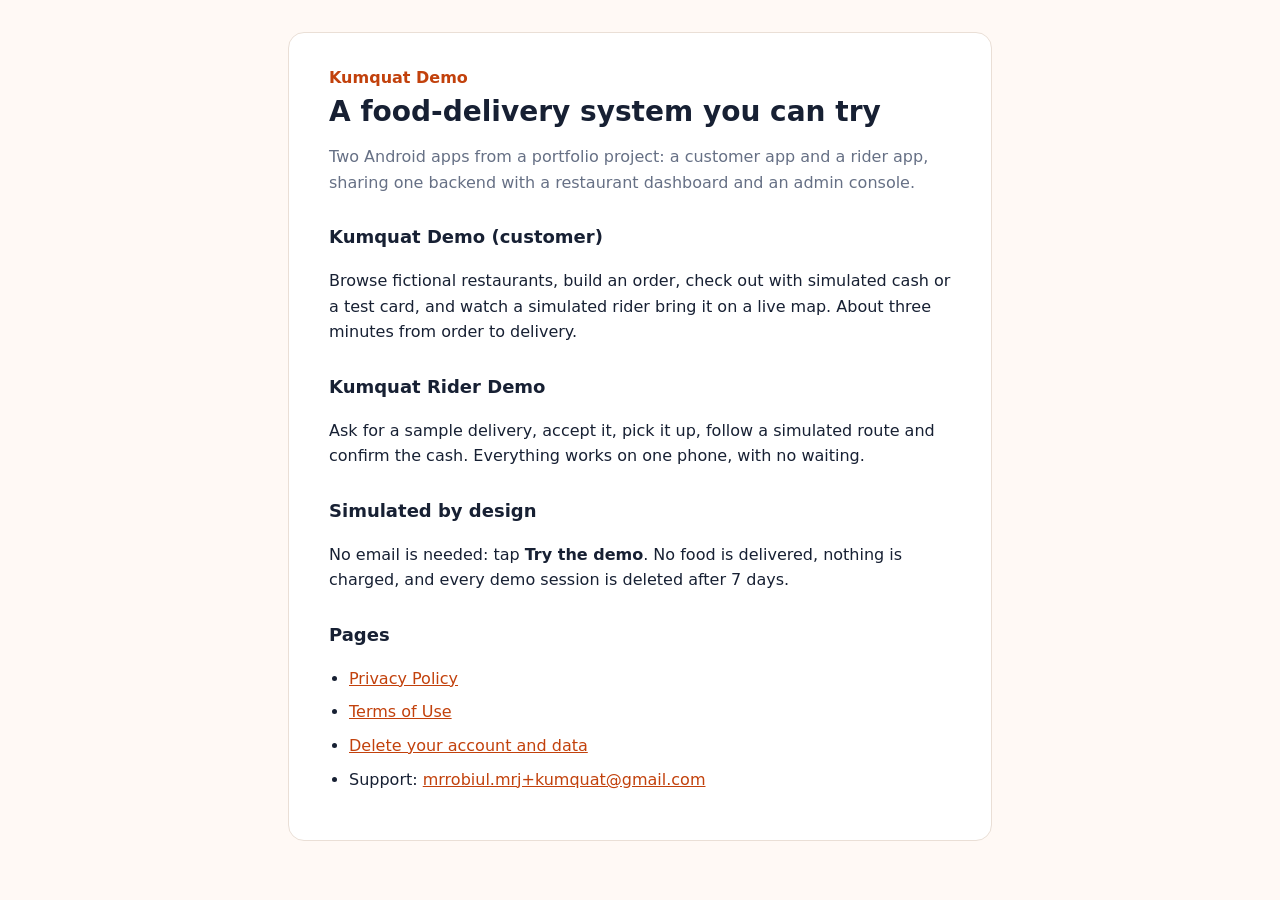
==== index.html @ 63ce132b "Kumquat Demo: privacy policy, terms and account deletion pages Co-Authored-By: Claude Opus 5.5 <nore" ====
<!doctype html>
<html lang="en">
<head>
  <meta charset="utf-8">
  <meta name="viewport" content="width=device-width, initial-scale=1">
  <title>Kumquat Demo</title>
  <meta name="description" content="Kumquat Demo: a food-delivery portfolio demo with simulated orders, riders and payments.">
  <link rel="stylesheet" href="site.css">
</head>
<body>
  <main class="page">
    <p class="brand">Kumquat Demo</p>
    <h1>A food-delivery system you can try</h1>
    <p class="lead">Two Android apps from a portfolio project: a customer app and a rider app, sharing one backend with a restaurant dashboard and an admin console.</p>

    <section>
      <h2>Kumquat Demo (customer)</h2>
      <p>Browse fictional restaurants, build an order, check out with simulated cash or a test card, and watch a simulated rider bring it on a live map. About three minutes from order to delivery.</p>
    </section>

    <section>
      <h2>Kumquat Rider Demo</h2>
      <p>Ask for a sample delivery, accept it, pick it up, follow a simulated route and confirm the cash. Everything works on one phone, with no waiting.</p>
    </section>

    <section>
      <h2>Simulated by design</h2>
      <p>No email is needed: tap <strong>Try the demo</strong>. No food is delivered, nothing is charged, and every demo session is deleted after 7 days.</p>
    </section>

    <section>
      <h2>Pages</h2>
      <ul>
        <li><a href="privacy.html">Privacy Policy</a></li>
        <li><a href="terms.html">Terms of Use</a></li>
        <li><a href="delete-account/">Delete your account and data</a></li>
        <li>Support: <a href="mailto:mrrobiul.mrj+kumquat@gmail.com">mrrobiul.mrj+kumquat@gmail.com</a></li>
      </ul>
    </section>
  </main>
</body>
</html>
---- site.css ----
/* Colours from packages/design_tokens/tokens.json. Brand orange is for large fills
   only; text and links use the accessible variant. */
:root {
  --cream: #fff9f5;
  --surface: #ffffff;
  --text: #172033;
  --muted: #667085;
  --border: #eadfd6;
  --accent: #c2410c;
}
* { box-sizing: border-box; }
body {
  margin: 0;
  background: var(--cream);
  color: var(--text);
  font: 16px/1.6 system-ui, -apple-system, "Segoe UI", Roboto, sans-serif;
}
.page {
  max-width: 44rem;
  margin: 1rem;
  padding: 1.5rem 1rem;
  background: var(--surface);
  border: 1px solid var(--border);
  border-radius: 16px;
}
@media (min-width: 46rem) { .page { margin: 2rem auto; padding: 2rem 2.5rem; } }
.brand { margin: 0; font-weight: 800; color: var(--accent); }
.brand a { color: inherit; text-decoration: none; }
h1 { margin: 0.25rem 0 0.5rem; font-size: 1.75rem; line-height: 1.2; }
h2 { font-size: 1.125rem; margin: 1.75rem 0 0.5rem; }
.lead, .small { color: var(--muted); }
.small { font-size: 0.875rem; margin-top: 2rem; }
ul { padding-left: 1.25rem; }
li { margin-bottom: 0.5rem; }
a { color: var(--accent); }
a:focus-visible { outline: 3px solid var(--accent); outline-offset: 2px; border-radius: 2px; }
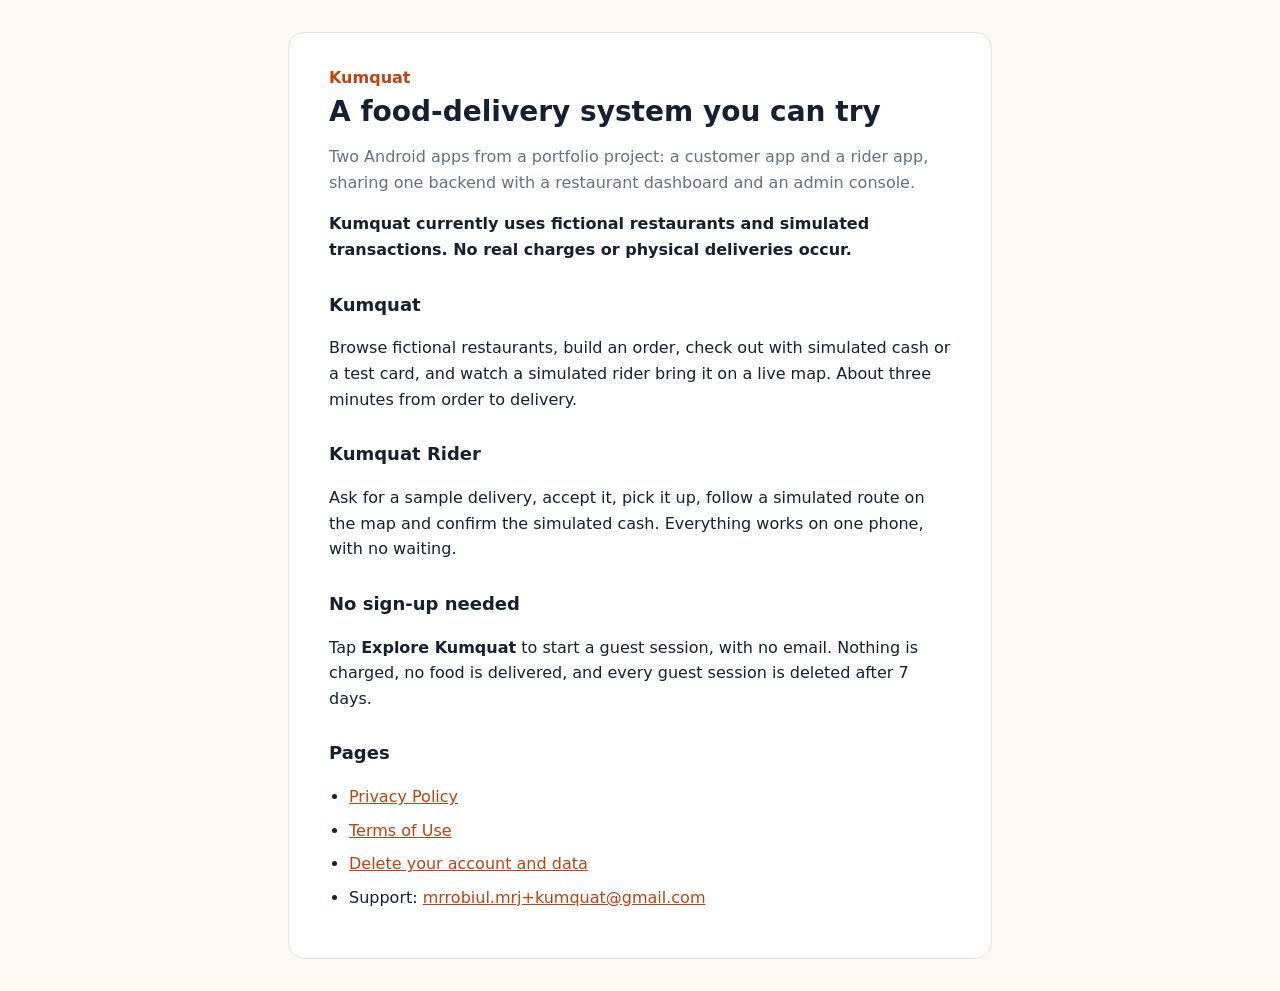
==== commit ad895e15: "Kumquat and Kumquat Rider: final names, simulation disclosure, Google Maps terms" ====
--- a/index.html
+++ b/index.html
@@ -3,29 +3,30 @@
 <head>
   <meta charset="utf-8">
   <meta name="viewport" content="width=device-width, initial-scale=1">
-  <title>Kumquat Demo</title>
-  <meta name="description" content="Kumquat Demo: a food-delivery portfolio demo with simulated orders, riders and payments.">
+  <title>Kumquat</title>
+  <meta name="description" content="Kumquat and Kumquat Rider: a food-delivery portfolio project with fictional restaurants and simulated orders, riders and payments.">
   <link rel="stylesheet" href="site.css">
 </head>
 <body>
   <main class="page">
-    <p class="brand">Kumquat Demo</p>
+    <p class="brand">Kumquat</p>
     <h1>A food-delivery system you can try</h1>
     <p class="lead">Two Android apps from a portfolio project: a customer app and a rider app, sharing one backend with a restaurant dashboard and an admin console.</p>
+    <p><strong>Kumquat currently uses fictional restaurants and simulated transactions. No real charges or physical deliveries occur.</strong></p>
 
     <section>
-      <h2>Kumquat Demo (customer)</h2>
+      <h2>Kumquat</h2>
       <p>Browse fictional restaurants, build an order, check out with simulated cash or a test card, and watch a simulated rider bring it on a live map. About three minutes from order to delivery.</p>
     </section>
 
     <section>
-      <h2>Kumquat Rider Demo</h2>
-      <p>Ask for a sample delivery, accept it, pick it up, follow a simulated route and confirm the cash. Everything works on one phone, with no waiting.</p>
+      <h2>Kumquat Rider</h2>
+      <p>Ask for a sample delivery, accept it, pick it up, follow a simulated route on the map and confirm the simulated cash. Everything works on one phone, with no waiting.</p>
     </section>
 
     <section>
-      <h2>Simulated by design</h2>
-      <p>No email is needed: tap <strong>Try the demo</strong>. No food is delivered, nothing is charged, and every demo session is deleted after 7 days.</p>
+      <h2>No sign-up needed</h2>
+      <p>Tap <strong>Explore Kumquat</strong> to start a guest session, with no email. Nothing is charged, no food is delivered, and every guest session is deleted after 7 days.</p>
     </section>
 
     <section>
